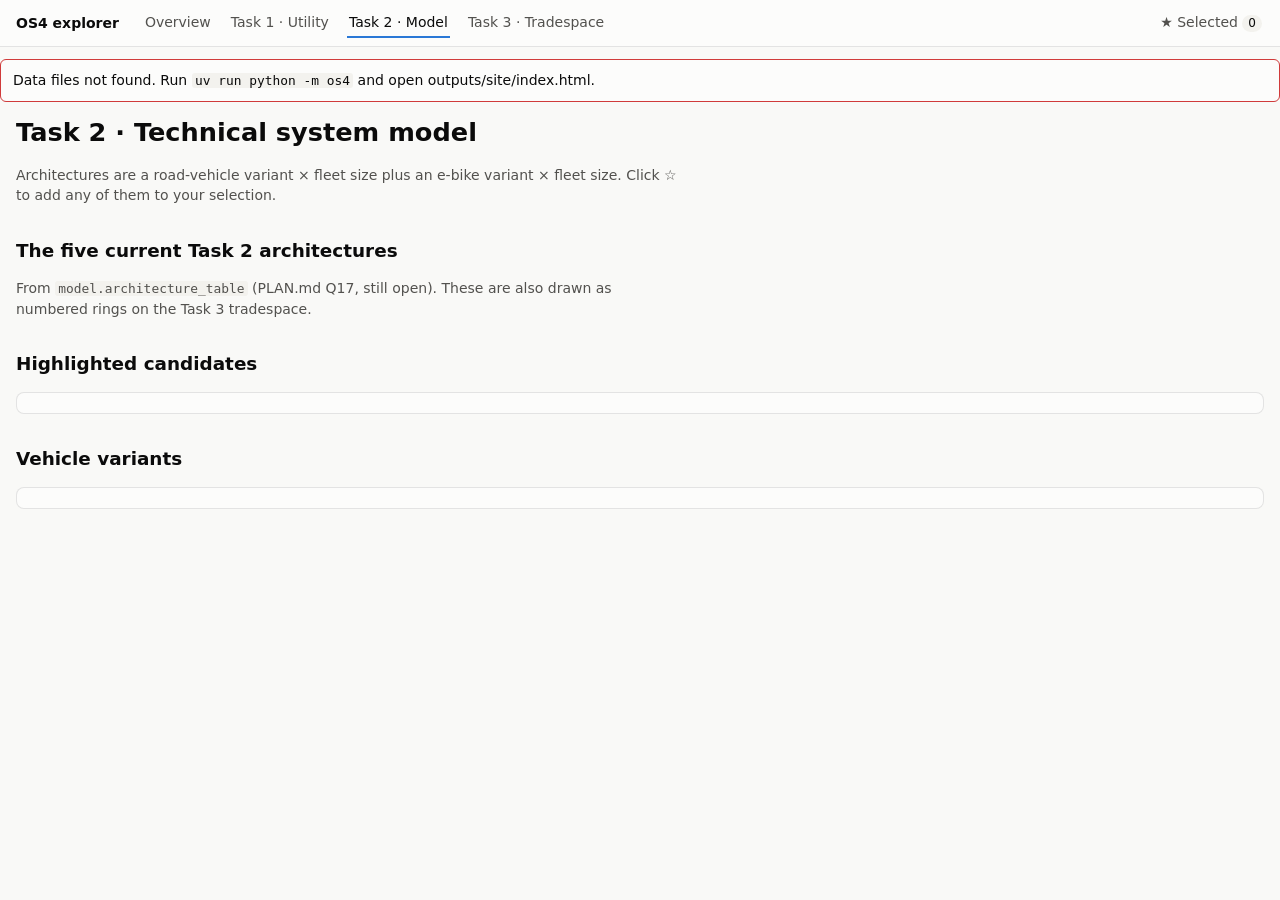
==== src/os4/site_template/task2.html @ ffecdb73 "Add static results explorer (outputs/site) for Tasks 1-3 os4.site.write_site copies src/os4/site_tem" ====
<!doctype html>
<html lang="en">
<head>
<meta charset="utf-8">
<meta name="viewport" content="width=device-width, initial-scale=1">
<title>OS4 · Task 2 model</title>
<link rel="stylesheet" href="assets/style.css">
</head>
<body>
<main class="wrap" id="main">
  <h1>Task 2 · Technical system model</h1>
  <p class="muted">Architectures are a road-vehicle variant × fleet size plus an e-bike variant × fleet size. Click ☆ to add any of them to your selection.</p>

  <h2>The five current Task 2 architectures</h2>
  <p class="muted">From <code>model.architecture_table</code> (PLAN.md Q17, still open). These are also drawn as numbered rings on the Task 3 tradespace.</p>
  <div id="archs"></div>

  <h2>Highlighted candidates</h2>
  <p class="muted" id="hl-note"></p>
  <div class="filters" id="hl-filters"></div>
  <div id="highlights"></div>

  <h2>Vehicle variants</h2>
  <p class="muted" id="var-note"></p>
  <div class="filters" id="var-filters"></div>
  <div id="variants"></div>
</main>
<script src="data/meta.js"></script>
<script src="data/task2.js"></script>
<script src="assets/common.js"></script>
<script src="assets/task2.js"></script>
</body>
</html>
---- src/os4/site_template/assets/style.css ----
/* OS4 results explorer. Palette matches src/os4/plots.py (validated categorical slots + blue ordinal ramp). */
:root {
  color-scheme: light;
  --page: #f9f9f7;
  --surface: #fcfcfb;
  --surface-2: #f3f2ee;
  --ink: #0b0b0b;
  --ink-2: #52514e;
  --muted: #898781;
  --grid: #e1e0d9;
  --axis: #c3c2b7;
  --border: rgba(11, 11, 11, 0.10);
  --road: #2a78d6;
  --bike: #eb6834;
  --mixed: #1baf7a;
  --accent: #2a78d6;
  --good: #006300;
  --bad: #d03b3b;
  --star: #c98500;
  --ramp: #86b6ef, #6da7ec, #5598e7, #3987e5, #2a78d6, #256abf, #1c5cab, #184f95, #104281, #0d366b;
  --font: system-ui, -apple-system, "Segoe UI", sans-serif;
}
@media (prefers-color-scheme: dark) {
  :root:where(:not([data-theme="light"])) {
    color-scheme: dark;
    --page: #0d0d0d;
    --surface: #1a1a19;
    --surface-2: #232321;
    --ink: #f0efec;
    --ink-2: #c3c2b7;
    --muted: #898781;
    --grid: #2c2c2a;
    --axis: #383835;
    --border: rgba(255, 255, 255, 0.10);
    --road: #3987e5;
    --bike: #d95926;
    --mixed: #199e70;
    --accent: #5598e7;
    --good: #0ca30c;
    --bad: #e66767;
    --star: #eda100;
  }
}
:root[data-theme="dark"] {
  color-scheme: dark;
  --page: #0d0d0d;
  --surface: #1a1a19;
  --surface-2: #232321;
  --ink: #f0efec;
  --ink-2: #c3c2b7;
  --grid: #2c2c2a;
  --axis: #383835;
  --border: rgba(255, 255, 255, 0.10);
  --road: #3987e5;
  --bike: #d95926;
  --mixed: #199e70;
  --accent: #5598e7;
  --good: #0ca30c;
  --bad: #e66767;
  --star: #eda100;
}

* { box-sizing: border-box; }
html { background: var(--page); }
body {
  margin: 0;
  font: 14px/1.45 var(--font);
  color: var(--ink);
  background: var(--page);
}
a { color: var(--accent); }
h1 { font-size: 1.6rem; margin: 0.2rem 0 0.4rem; }
h2 { font-size: 1.15rem; margin: 2rem 0 0.5rem; }
h3 { font-size: 1rem; margin: 1.2rem 0 0.4rem; }
p { max-width: 75ch; }
.muted { color: var(--ink-2); }
.small { font-size: 12px; }
code { font-size: 0.92em; background: var(--surface-2); padding: 0 0.25em; border-radius: 3px; }

.wrap { max-width: 1320px; margin: 0 auto; padding: 0 16px 48px; }

/* header */
.topbar {
  position: sticky; top: 0; z-index: 20;
  background: var(--surface);
  border-bottom: 1px solid var(--border);
}
.topbar nav {
  max-width: 1320px; margin: 0 auto; padding: 8px 16px;
  display: flex; flex-wrap: wrap; gap: 4px 16px; align-items: center;
}
.topbar .brand { font-weight: 600; color: var(--ink); text-decoration: none; margin-right: 8px; }
.topbar a.nav { color: var(--ink-2); text-decoration: none; padding: 4px 2px; border-bottom: 2px solid transparent; }
.topbar a.nav:hover { color: var(--ink); }
.topbar a.nav[aria-current="page"] { color: var(--ink); border-bottom-color: var(--accent); }
.topbar .spacer { flex: 1; }
.badge {
  display: inline-block; min-width: 1.4em; padding: 0 6px; border-radius: 9px; text-align: center;
  background: var(--surface-2); color: var(--ink); font-size: 12px; font-variant-numeric: tabular-nums;
}
.tag {
  display: inline-block; padding: 1px 7px; border-radius: 9px; font-size: 11.5px;
  border: 1px solid var(--border); color: var(--ink-2); background: var(--surface-2); white-space: nowrap;
}
.tag.proposed { border-color: var(--star); color: var(--ink); }
.banner {
  padding: 10px 12px; border-radius: 6px; border: 1px solid var(--border); background: var(--surface);
  margin: 12px 0;
}
.banner.error { border-color: var(--bad); }

/* cards */
.cards { display: grid; grid-template-columns: repeat(auto-fill, minmax(260px, 1fr)); gap: 12px; }
.card {
  background: var(--surface); border: 1px solid var(--border); border-radius: 8px; padding: 14px 16px;
  color: var(--ink); text-decoration: none; display: block;
}
a.card:hover { border-color: var(--accent); }
.card h3 { margin: 0 0 4px; }
.card .stat { font-size: 1.4rem; font-weight: 600; }
.card.disabled { opacity: 0.6; }

/* forms */
button, select, input {
  font: inherit; color: var(--ink); background: var(--surface);
  border: 1px solid var(--axis); border-radius: 5px; padding: 3px 7px;
}
button { cursor: pointer; }
button:hover { border-color: var(--ink-2); }
button.primary { background: var(--accent); border-color: var(--accent); color: #fff; }
input[type="number"] { width: 6.2em; }
input[type="checkbox"], input[type="radio"] { padding: 0; }
.filters {
  display: flex; flex-wrap: wrap; gap: 8px 14px; align-items: flex-end;
  background: var(--surface); border: 1px solid var(--border); border-radius: 8px; padding: 10px 12px; margin: 10px 0;
}
.filters .f { display: flex; flex-direction: column; gap: 2px; }
.filters .f > span { font-size: 11.5px; color: var(--ink-2); }
.filters .range { display: flex; flex-wrap: wrap; gap: 4px 8px; align-items: center; }
.filters .f { max-width: 100%; }
.filters label.chk { display: inline-flex; gap: 4px; align-items: center; white-space: nowrap; }
.toolbar { display: flex; flex-wrap: wrap; gap: 8px 16px; align-items: center; margin: 8px 0; }
.seg { display: inline-flex; border: 1px solid var(--axis); border-radius: 6px; overflow: hidden; }
.seg label { padding: 3px 10px; cursor: pointer; display: inline-flex; gap: 4px; align-items: center; }
.seg label + label { border-left: 1px solid var(--axis); }
.seg input { position: absolute; opacity: 0; pointer-events: none; }
.seg label:has(input:checked) { background: var(--surface-2); font-weight: 600; }
.seg label:has(input:focus-visible) { outline: 2px solid var(--accent); }

/* tables */
.table-wrap { overflow-x: auto; border: 1px solid var(--border); border-radius: 8px; background: var(--surface); }
table { border-collapse: collapse; width: 100%; font-size: 13px; }
th, td { padding: 5px 9px; text-align: left; border-bottom: 1px solid var(--grid); white-space: nowrap; }
td.num, th.num { text-align: right; font-variant-numeric: tabular-nums; }
td.wrap-text { white-space: normal; min-width: 22em; max-width: 46em; }
th { position: sticky; top: 0; background: var(--surface); color: var(--ink-2); font-weight: 600; font-size: 12px; }
th.sortable { cursor: pointer; user-select: none; }
th.sortable:hover { color: var(--ink); }
th .arrow { color: var(--accent); }
tbody tr:hover { background: var(--surface-2); }
tbody tr.active { background: var(--surface-2); box-shadow: inset 3px 0 0 var(--accent); }
tbody tr.clickable { cursor: pointer; }
tr.flip td { background: color-mix(in srgb, var(--star) 14%, transparent); }
.pager { display: flex; gap: 8px; align-items: center; padding: 8px 2px; flex-wrap: wrap; }
.yes { color: var(--good); }
.no { color: var(--muted); }
.star {
  border: none; background: none; padding: 0 2px; font-size: 16px; line-height: 1; color: var(--muted); cursor: pointer;
}
.star[aria-pressed="true"] { color: var(--star); }
.star:focus-visible { outline: 2px solid var(--accent); border-radius: 3px; }
.key { display: inline-block; vertical-align: middle; }

/* charts */
.chart-card { background: var(--surface); border: 1px solid var(--border); border-radius: 8px; padding: 10px 12px; }
.legend { display: flex; flex-wrap: wrap; gap: 4px 16px; align-items: center; font-size: 12.5px; color: var(--ink-2); margin: 4px 0 6px; }
.legend .item { display: inline-flex; gap: 6px; align-items: center; }
.legend svg { overflow: visible; }
.ramp { display: inline-flex; height: 10px; border-radius: 2px; overflow: hidden; }
.ramp span { width: 16px; }
.layout-3 { display: grid; grid-template-columns: minmax(0, 1fr) 320px; gap: 12px; align-items: start; }
@media (max-width: 960px) { .layout-3 { grid-template-columns: 1fr; } }
.canvas-box { position: relative; width: 100%; height: 540px; touch-action: none; }
@media (max-width: 640px) { .canvas-box { height: 400px; } }
.canvas-box canvas { position: absolute; inset: 0; width: 100%; height: 100%; cursor: crosshair; }
.canvas-box canvas.dragging { cursor: grabbing; }
.tooltip {
  position: absolute; pointer-events: none; z-index: 5; background: var(--surface); color: var(--ink);
  border: 1px solid var(--border); border-radius: 6px; padding: 7px 9px; font-size: 12px;
  box-shadow: 0 4px 14px rgba(0, 0, 0, 0.14); max-width: 330px;
}
.tooltip .v { font-weight: 600; font-variant-numeric: tabular-nums; }
.tooltip .t { font-weight: 600; margin-bottom: 3px; word-break: break-word; }
.tooltip .row { display: flex; justify-content: space-between; gap: 12px; }
.tooltip .row span:first-child { color: var(--ink-2); }
.details { background: var(--surface); border: 1px solid var(--border); border-radius: 8px; padding: 10px 12px; font-size: 13px; }
.details h3 { margin: 0 0 6px; word-break: break-word; font-size: 14px; }
.details dl { display: grid; grid-template-columns: minmax(0, 1fr) auto; gap: 2px 10px; margin: 6px 0 0; }
.details dt { color: var(--ink-2); }
.details dd { margin: 0; text-align: right; font-variant-numeric: tabular-nums; white-space: nowrap; }

.sau-grid { display: grid; grid-template-columns: repeat(auto-fill, minmax(320px, 1fr)); gap: 12px; }
.sau-card { background: var(--surface); border: 1px solid var(--border); border-radius: 8px; padding: 10px 12px; }
.sau-card h3 { margin: 0; font-size: 14px; display: flex; gap: 8px; align-items: center; flex-wrap: wrap; }
.sau-card .readout { font-size: 12.5px; color: var(--ink-2); min-height: 1.5em; font-variant-numeric: tabular-nums; }
.sau-card .readout b { color: var(--ink); }
.sau-card svg { width: 100%; height: auto; display: block; touch-action: none; }
.formula { max-width: 100%; overflow-x: auto; font-size: 15px; background: var(--surface); border: 1px solid var(--border); border-radius: 8px; padding: 10px 14px; display: inline-block; }
.sr-only { position: absolute; width: 1px; height: 1px; overflow: hidden; clip: rect(0 0 0 0); white-space: nowrap; }
a.export {
  display: inline-block; padding: 4px 12px; border-radius: 5px; text-decoration: none;
  background: var(--accent); color: #fff; border: 1px solid var(--accent);
}
a.export:hover { filter: brightness(1.08); }
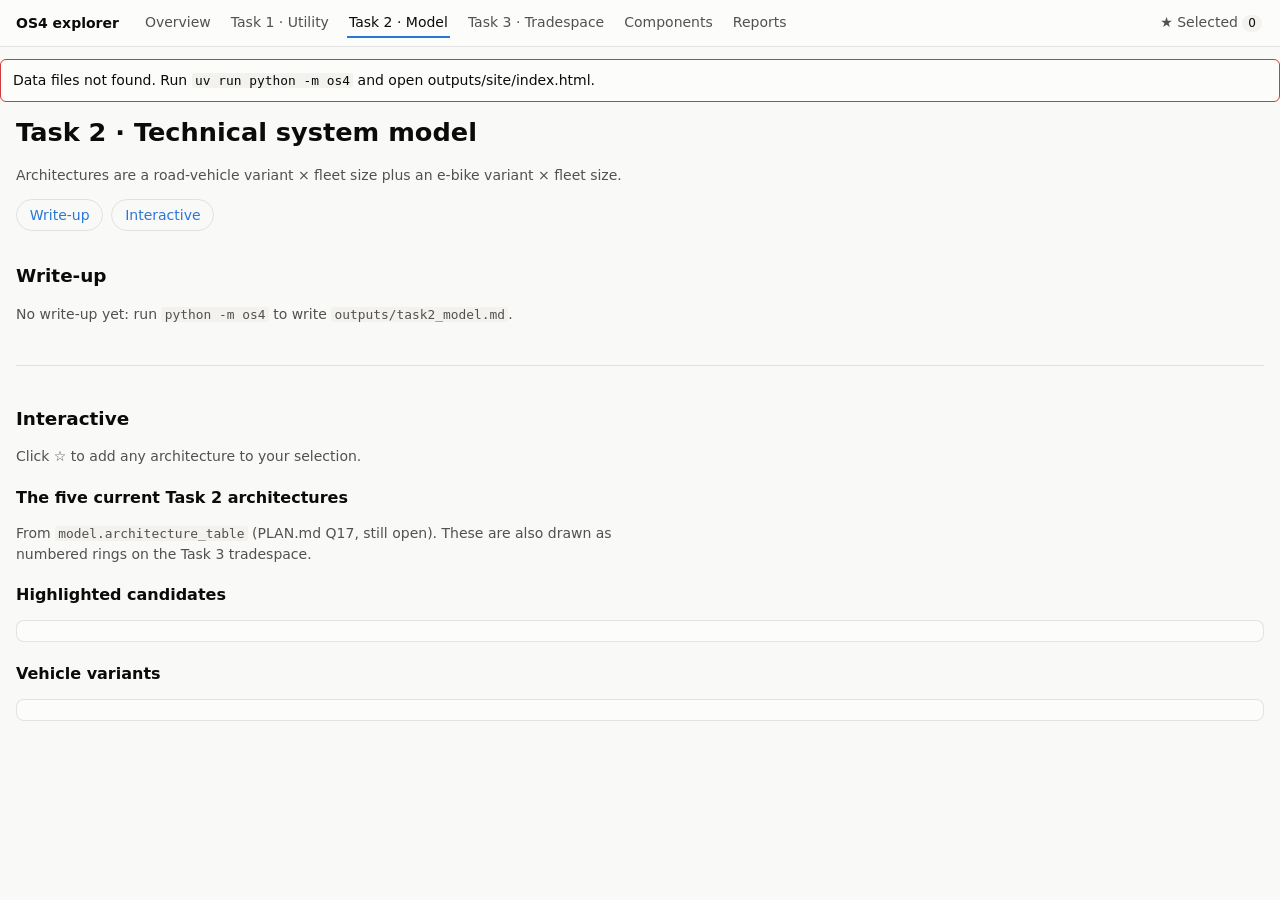
==== commit e9b46b38: "Explorer: Task 2 page shows the rendered write-up and the interactive tables The Task 2 page now has" ====
--- a/src/os4/site_template/task2.html
+++ b/src/os4/site_template/task2.html
@@ -9,21 +9,37 @@
 <body>
 <main class="wrap" id="main">
   <h1>Task 2 · Technical system model</h1>
-  <p class="muted">Architectures are a road-vehicle variant × fleet size plus an e-bike variant × fleet size. Click ☆ to add any of them to your selection.</p>
+  <p class="muted">Architectures are a road-vehicle variant × fleet size plus an e-bike variant × fleet size.</p>
+  <nav class="page-sections" aria-label="Sections">
+    <a href="#writeup">Write-up</a>
+    <a href="#interactive">Interactive</a>
+  </nav>
 
-  <h2>The five current Task 2 architectures</h2>
+  <section id="writeup" class="report">
+  <h2>Write-up</h2>
+  <!-- report:task2_model -->
+  <p class="muted">No write-up yet: run <code>python -m os4</code> to write <code>outputs/task2_model.md</code>.</p>
+  <!-- /report -->
+  </section>
+
+  <section id="interactive">
+  <h2>Interactive</h2>
+  <p class="muted">Click ☆ to add any architecture to your selection.</p>
+
+  <h3>The five current Task 2 architectures</h3>
   <p class="muted">From <code>model.architecture_table</code> (PLAN.md Q17, still open). These are also drawn as numbered rings on the Task 3 tradespace.</p>
   <div id="archs"></div>
 
-  <h2>Highlighted candidates</h2>
+  <h3>Highlighted candidates</h3>
   <p class="muted" id="hl-note"></p>
   <div class="filters" id="hl-filters"></div>
   <div id="highlights"></div>
 
-  <h2>Vehicle variants</h2>
+  <h3>Vehicle variants</h3>
   <p class="muted" id="var-note"></p>
   <div class="filters" id="var-filters"></div>
   <div id="variants"></div>
+  </section>
 </main>
 <script src="data/meta.js"></script>
 <script src="data/task2.js"></script>
--- a/src/os4/site_template/assets/style.css
+++ b/src/os4/site_template/assets/style.css
@@ -212,3 +212,25 @@
   background: var(--accent); color: #fff; border: 1px solid var(--accent);
 }
 a.export:hover { filter: brightness(1.08); }
+
+/* Variant ids decoded on hover (component codes, Appendix C / D) */
+td.decoded { text-decoration: underline dotted; text-underline-offset: 3px; cursor: help; }
+dd.parts { white-space: pre-line; font-size: 0.9em; }
+.components-table caption { text-align: left; font-weight: 600; padding: 0.4rem 0; }
+
+/* Floating tip for any [data-tip] element (component decoding, fleet types) */
+.hovertip {
+  position: fixed; z-index: 50; pointer-events: none; max-width: 380px; white-space: pre-line;
+  background: var(--surface); color: var(--ink); border: 1px solid var(--border); border-radius: 6px;
+  padding: 7px 9px; font-size: 12px; line-height: 1.4; box-shadow: 0 4px 14px rgba(0, 0, 0, 0.14);
+}
+.tooltip .parts { color: var(--ink-2); font-size: 11px; margin-bottom: 4px; }
+
+/* rendered Markdown reports (site.write_reports) */
+.page-sections { display: flex; gap: 0.5rem; margin: 0.8rem 0 0.4rem; }
+.page-sections a { padding: 0.3rem 0.8rem; border: 1px solid var(--border); border-radius: 999px; text-decoration: none; }
+section + section { margin-top: 2.5rem; padding-top: 0.5rem; border-top: 1px solid var(--border); }
+.report img { display: block; max-width: 100%; height: auto; margin: 0.8rem 0; border: 1px solid var(--border); border-radius: 8px; }
+.report .table-wrap { margin: 0.6rem 0 1rem; }
+.report th, .report td { text-align: left; vertical-align: top; white-space: normal; }
+.report blockquote { margin: 0.6rem 0; padding: 0.2rem 0.9rem; border-left: 3px solid var(--border); color: var(--ink-2); }
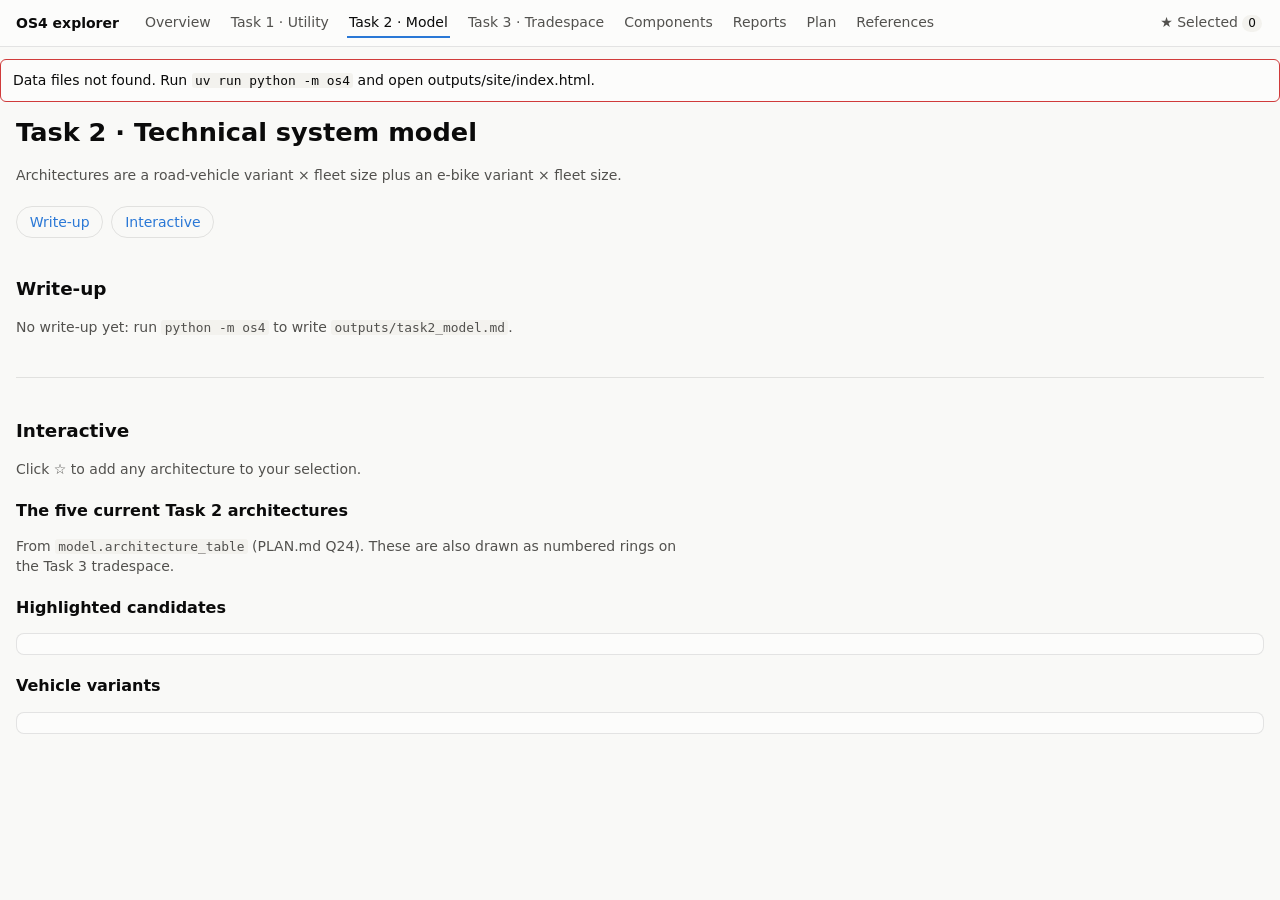
==== commit 5098d1f1: "Plan as numbered questions Q1-Q27; drop os3a_extended, energy and fleet-size SAUs - PLAN.md: every d" ====
--- a/src/os4/site_template/task2.html
+++ b/src/os4/site_template/task2.html
@@ -27,7 +27,7 @@
   <p class="muted">Click ☆ to add any architecture to your selection.</p>
 
   <h3>The five current Task 2 architectures</h3>
-  <p class="muted">From <code>model.architecture_table</code> (PLAN.md Q17, still open). These are also drawn as numbered rings on the Task 3 tradespace.</p>
+  <p class="muted">From <code>model.architecture_table</code> (PLAN.md Q24). These are also drawn as numbered rings on the Task 3 tradespace.</p>
   <div id="archs"></div>
 
   <h3>Highlighted candidates</h3>
--- a/src/os4/site_template/assets/style.css
+++ b/src/os4/site_template/assets/style.css
@@ -214,7 +214,7 @@
 a.export:hover { filter: brightness(1.08); }
 
 /* Variant ids decoded on hover (component codes, Appendix C / D) */
-td.decoded { text-decoration: underline dotted; text-underline-offset: 3px; cursor: help; }
+td.decoded, code.decoded { text-decoration: underline dotted; text-underline-offset: 3px; cursor: help; }
 dd.parts { white-space: pre-line; font-size: 0.9em; }
 .components-table caption { text-align: left; font-weight: 600; padding: 0.4rem 0; }
 
@@ -227,10 +227,35 @@
 .tooltip .parts { color: var(--ink-2); font-size: 11px; margin-bottom: 4px; }
 
 /* rendered Markdown reports (site.write_reports) */
-.page-sections { display: flex; gap: 0.5rem; margin: 0.8rem 0 0.4rem; }
+.page-sections { display: flex; gap: 0.5rem; margin: 0.8rem 0 0.4rem; position: sticky; top: env(safe-area-inset-top, 0px);
+  z-index: 5; background: var(--page); padding: 0.4rem 0; }
+.report h2, .report h3, .report h4, .report a[id], section { scroll-margin-top: 3.2rem; }
+/* PLAN.md questions: "#### <a id="q12"></a>Q12. ...?" headings, each followed by Answer and Discussion */
+.report h4:has(> a[id^="q"]) { margin-top: 1.8rem; padding-top: 0.8rem; border-top: 1px solid var(--border); }
+.report h4:has(> a:target) { background: var(--surface-2); border-radius: 6px; box-shadow: 0 0 0 6px var(--surface-2); }
 .page-sections a { padding: 0.3rem 0.8rem; border: 1px solid var(--border); border-radius: 999px; text-decoration: none; }
 section + section { margin-top: 2.5rem; padding-top: 0.5rem; border-top: 1px solid var(--border); }
 .report img { display: block; max-width: 100%; height: auto; margin: 0.8rem 0; border: 1px solid var(--border); border-radius: 8px; }
+.view-only { border: 1px solid var(--border); border-left: 4px solid var(--ink-2); border-radius: 6px; padding: 0.5rem 0.8rem;
+  background: var(--surface-2); margin: 0.4rem 0 1rem; }
+.report .math { overflow-x: auto; padding: 0.3rem 0.8rem; }
+.report-toc { border: 1px solid var(--border); border-radius: 8px; padding: 0.6rem 1rem; margin: 0.6rem 0 1rem; }
+.report-toc ol { margin: 0.3rem 0 0; padding-left: 1.3rem; columns: 2 16rem; }
+.report-toc li { margin: 0.15rem 0; break-inside: avoid; }
+.report-toc ul { margin: 0.1rem 0 0.3rem; padding-left: 1.1rem; font-size: 0.92em; }
+.report details.long-table { margin: 0.6rem 0 1rem; }
+.report details.long-table > summary { cursor: pointer; color: var(--ink-2); padding: 0.3rem 0; }
+.report img.zoomable { cursor: zoom-in; }
+.zoom-box { position: fixed; inset: 0; z-index: 50; background: rgba(20, 20, 18, 0.88); display: flex; flex-direction: column;
+  align-items: center; justify-content: center; padding: calc(env(safe-area-inset-top, 0px) + 2.5rem) 1rem 1rem; overflow: auto; }
+.zoom-box img { max-width: 100%; max-height: calc(100vh - 6rem); object-fit: contain; background: #fff; border-radius: 6px; cursor: zoom-in; }
+.zoom-box.full { align-items: flex-start; justify-content: flex-start; }
+.zoom-box.full img { max-width: none; max-height: none; cursor: zoom-out; }
+.zoom-close { position: fixed; top: calc(env(safe-area-inset-top, 0px) + 0.5rem); right: 0.8rem; font-size: 1.6rem; line-height: 1;
+  background: none; border: none; color: #fff; cursor: pointer; padding: 0.2rem 0.5rem; }
+.zoom-hint { color: #ddd; font-size: 0.85rem; margin: 0.6rem 0 0; text-align: center; }
+.zoom-box.full .zoom-hint { display: none; }
+body.zoom-open { overflow: hidden; }
 .report .table-wrap { margin: 0.6rem 0 1rem; }
 .report th, .report td { text-align: left; vertical-align: top; white-space: normal; }
 .report blockquote { margin: 0.6rem 0; padding: 0.2rem 0.9rem; border-left: 3px solid var(--border); color: var(--ink-2); }
